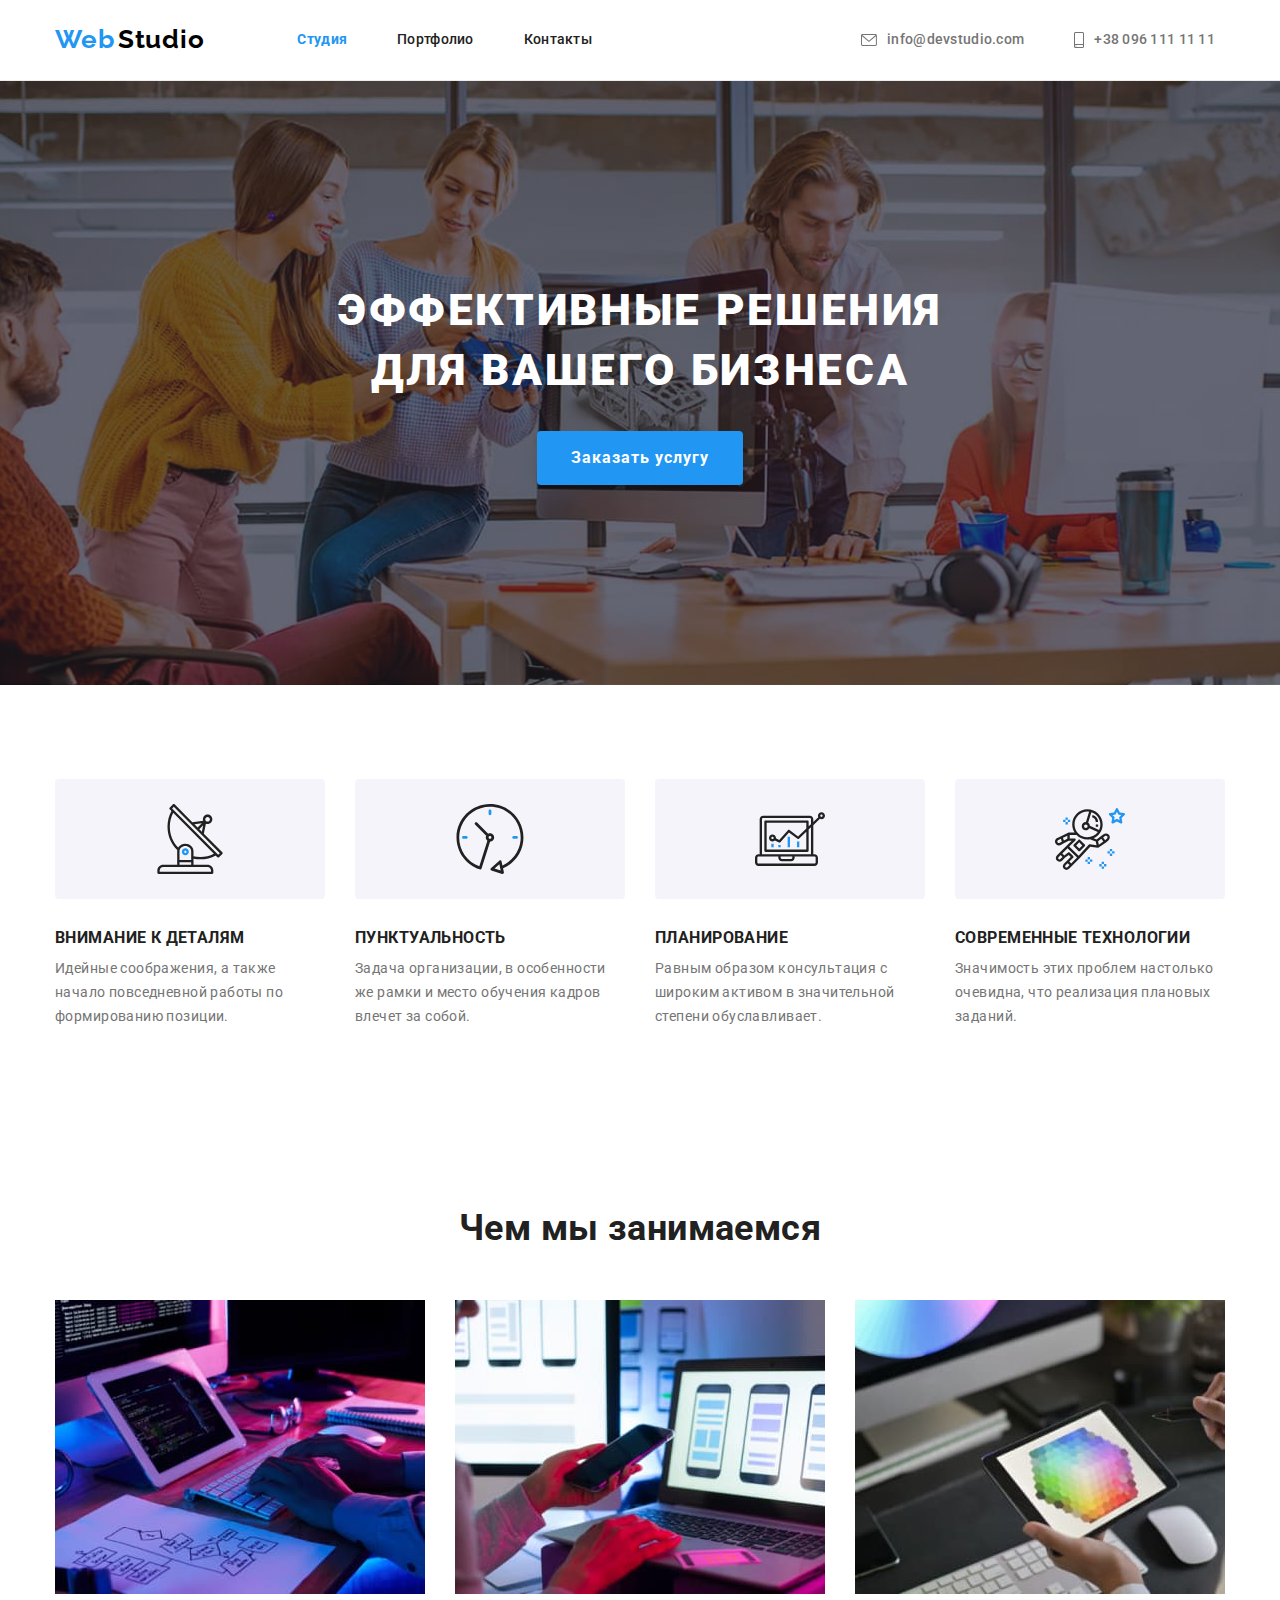
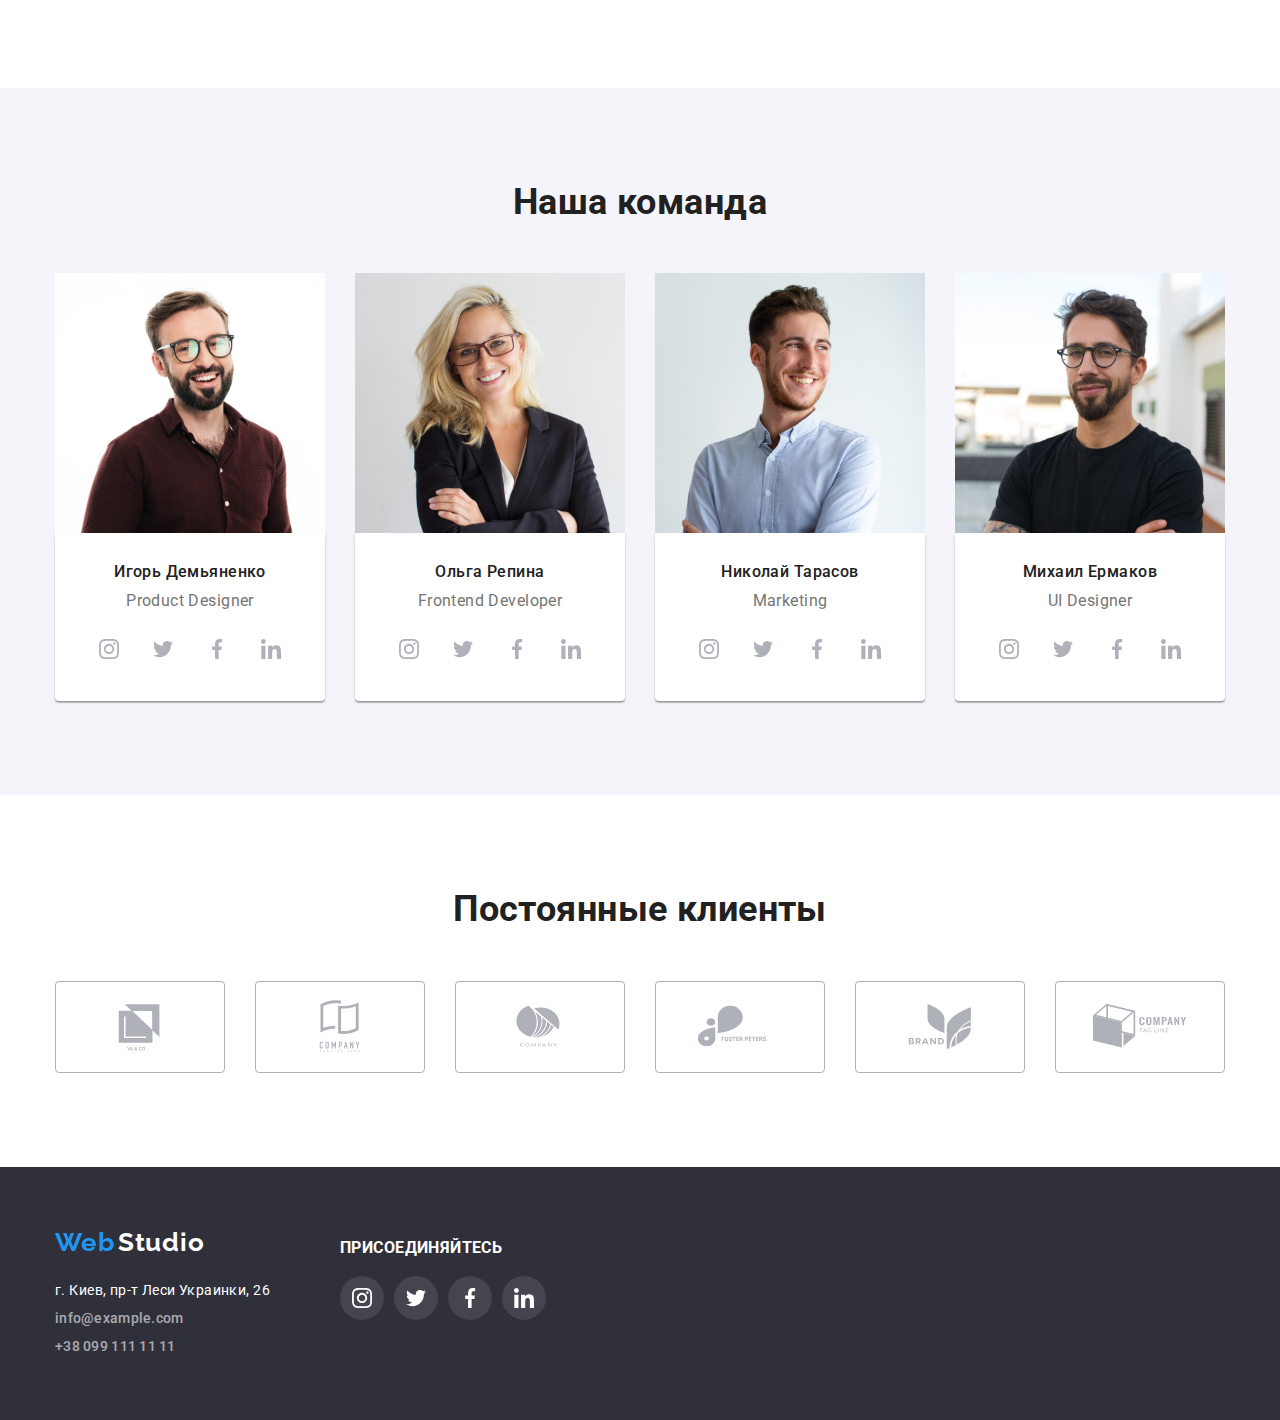
==== index.html @ 13db435d "clone" ====
<!DOCTYPE html>
<html lang="ru">
<head>
    <meta charset="UTF-8">
    <meta http-equiv="X-UA-Compatible" content="IE=edge">
    <meta name="viewport" content="width=device-width, initial-scale=1.0">
    <title>Студия</title>
    <link rel="preconnect" href="https://fonts.googleapis.com">
    <link rel="preconnect" href="https://fonts.gstatic.com" crossorigin>
    <link href="https://fonts.googleapis.com/css2?family=Raleway:wght@700&family=Roboto:wght@400;500;700;900&display=swap"
        rel="stylesheet">
    <link rel="stylesheet" href="https://cdnjs.cloudflare.com/ajax/libs/modern-normalize/1.1.0/modern-normalize.min.css">
    <link rel="stylesheet" href="./css/styles.css">
</head>
<body>
    
    <!-- Шапка сайта -->
    <header>
        <div class="header container">
            <!-- Навигация -->
            <nav class="nav">
                <a  class="logo" href="index.html">
                    <span class="logo-first">Web</span>
                    <span class="logo-second">Studio</span>
                </a>
                <ul class="nav-list">
                    <li class="item"><a href="index.html" class="nav-link active-page">Студия</a></li>
                    <li class="item"><a href="portfolio.html" class="nav-link ">Портфолио</a></li>
                    <li class="item"><a href="#" class="nav-link">Контакты</a></li>
                </ul>
            </nav>
            <!-- Контакты -->
            <ul class="contacts-list">
                <li class="item">
                    <a href="mailto:info@devstudio.com" class="contacts" >
                        <svg class="icon-envelope" width="16" height = "12" >
                            <use href="images/icons.svg#icon-envelope" ></use>                            
                        </svg>
                        info@devstudio.com
                    </a>
                </li>
                <li class="item">
                    <a href="tel:+380961111111" class="contacts icon-smartphone">
                        <svg class="icon-smartphone" width="10" height="16">
                            <use href="images/icons.svg#icon-smartphone"></use>
                        </svg>
                        +38 096 111 11 11
                    </a>
                </li>
            </ul>
        </div>
    </header>
    <main>
        <!-- Герой -->
        <section class="hero">
            <div class="container"> 
                <h1>Эффективные решения для вашего бизнеса</h1>
                <button class="buttons" type="button">Заказать услугу</button>
            </div>
        </section>
        <!-- Особенности -->
        <section >
            <div class="container">
                <h2 class="hidden">Особенности</h2>
                <ul class="about">
                    <li class="item">
                        <div class="about-icon">
                            <svg width="70" height="70">
                                <use href="images/icons.svg#icon-antenna"></use>
                            </svg>
                        </div>
                        <h3>Внимание к деталям</h3>
                        <p>Идейные соображения, а также начало повседневной работы по формированию позиции.</p>
                    </li>
                    <li class="item">
                        <div class="about-icon">
                            <svg class="about-icons" width="70" height="70">
                                <use href="images/icons.svg#icon-clock"></use>
                            </svg>
                        </div>
                        <h3>Пунктуальность</h3>
                        <p>Задача организации, в особенности же рамки и место обучения кадров влечет за собой.</p>
                    </li>
                    <li class="item">
                        <div class="about-icon">
                            <svg class="about-icons" width="70" height="70">
                                <use href="images/icons.svg#icon-diagram"></use>
                            </svg>
                        </div>
                        <h3>Планирование</h3>
                        <p>Равным образом консультация с широким активом в значительной степени обуславливает.</p>
                    </li>
                    <li class="item">
                        <div class="about-icon">
                            <svg class="about-icons" width="70" height="70">
                                <use href="images/icons.svg#icon-astronaut"> </use>
                            </svg>
                        </div>
                        <h3>Современные технологии</h3>
                        <p>Значимость этих проблем настолько очевидна, что реализация плановых заданий.</p>
                    </li>
                </ul>
            </div>
        </section>
        <!-- Чем мы занимаемся -->
        <section class="what-we-do">
            <div class="container">
                <h2 class="title">Чем мы занимаемся</h2>
                <ul class="what-we-do-list">
                    <li class="item">
                        <img src="./images/box-1.jpg" alt="коддинг" width="370">
                    </li>
                    <li class="item">
                        <img src="./images/box-2.jpg" alt="оптимизация сайта под мобильную птаформу" width="370">
                    </li>
                    <li class="item">
                        <img src="./images/box-3.jpg" alt="цветовая палитра на планшете" width="370">
                    </li>
                </ul>
            </div>
        </section>
        <!-- Наша команда -->
        <section class="team">
            <div class="container">
                <h2 class="title">Наша команда</h2>
                <ul class="team-list">
                    <li class="item">
                        <img src="./images/teamcard1.jpg" alt="Игорь Демьяненко" width="270" height="260">
                        <div class="team-cards">
                            <h3>Игорь Демьяненко</h3>
                            <p>Product Designer</p>
                            
                                <ul class="social-links">
                                    <li class="social-item" >
                                        <a class="social-link" href="#" aria-label="instagram" >
                                            <svg  width="20" height="20">
                                                <use href="images/icons.svg#icon-instagram"></use>
                                            </svg>
                                        </a>
                                    </li>
                                    <li class="social-item" >
                                        <a href="#" class="social-link" aria-label="twitter" >
                                            <svg  width="20" height="20">
                                                <use href="images/icons.svg#icon-twitter"></use>
                                            </svg>
                                        </a>
                                    </li>
                                    <li class="social-item" >
                                        <a href="#" class="social-link" aria-label="facebook" >
                                            <svg  width="20" height="20">
                                                <use href="images/icons.svg#icon-facebook"></use>
                                            </svg>
                                        </a>
                                    </li>
                                    <li class="social-item" >
                                        <a href="#" class="social-link" aria-label="linkedin" >
                                            <svg  width="20" height="20">
                                                <use href="images/icons.svg#icon-linkedin"></use>
                                            </svg>
                                        </a>
                                    </li>
                                </ul>
                            
                        </div>
                    </li>
                    <li class="item">
                        <img src="./images/teamcard2.jpg" alt="Ольга Репина" width="270" height="260">
                        <div class="team-cards">
                            <h3>Ольга Репина</h3>
                            <p>Frontend Developer</p>
                            <ul class="social-links">
                                <li class="social-item">
                                    <a class="social-link" href="#" aria-label="instagram">
                                        <svg width="20" height="20">
                                            <use href="images/icons.svg#icon-instagram"></use>
                                        </svg>
                                    </a>
                                </li>
                                <li class="social-item">
                                    <a href="#" class="social-link" aria-label="twitter">
                                        <svg width="20" height="20">
                                            <use href="images/icons.svg#icon-twitter"></use>
                                        </svg>
                                    </a>
                                </li>
                                <li class="social-item">
                                    <a href="#" class="social-link" aria-label="facebook">
                                        <svg width="20" height="20">
                                            <use href="images/icons.svg#icon-facebook"></use>
                                        </svg>
                                    </a>
                                </li>
                                <li class="social-item">
                                    <a href="#" class="social-link" aria-label="linkedin">
                                        <svg width="20" height="20">
                                            <use href="images/icons.svg#icon-linkedin"></use>
                                        </svg>
                                    </a>
                                </li>
                            </ul>
                        </div>
                    </li>
                    <li class="item">
                        <img src="./images/teamcard3.jpg" alt="Николай Тарасов" width="270" height="260">
                        <div class="team-cards">
                            <h3>Николай Тарасов</h3>
                            <p>Marketing</p>
                            <ul class="social-links">
                                <li class="social-item">
                                    <a class="social-link" href="#" aria-label="instagram">
                                        <svg width="20" height="20">
                                            <use href="images/icons.svg#icon-instagram"></use>
                                        </svg>
                                    </a>
                                </li>
                                <li class="social-item">
                                    <a href="#" class="social-link" aria-label="twitter">
                                        <svg width="20" height="20">
                                            <use href="images/icons.svg#icon-twitter"></use>
                                        </svg>
                                    </a>
                                </li>
                                <li class="social-item">
                                    <a href="#" class="social-link" aria-label="facebook">
                                        <svg width="20" height="20">
                                            <use href="images/icons.svg#icon-facebook"></use>
                                        </svg>
                                    </a>
                                </li>
                                <li class="social-item">
                                    <a href="#" class="social-link" aria-label="linkedin">
                                        <svg width="20" height="20">
                                            <use href="images/icons.svg#icon-linkedin"></use>
                                        </svg>
                                    </a>
                                </li>
                            </ul>
                        </div>
                    </li>
                    <li class="item">
                        <img src="./images/teamcard4.jpg" alt="Михаил Ермаков" width="270" height="260">
                        <div class="team-cards">
                            <h3>Михаил Ермаков</h3>
                            <p>UI Designer</p>
                            <ul class="social-links">
                                <li class="social-item">
                                    <a class="social-link" href="#" aria-label="instagram">
                                        <svg width="20" height="20">
                                            <use href="images/icons.svg#icon-instagram"></use>
                                        </svg>
                                    </a>
                                </li>
                                <li class="social-item">
                                    <a href="#" class="social-link" aria-label="twitter">
                                        <svg width="20" height="20">
                                            <use href="images/icons.svg#icon-twitter"></use>
                                        </svg>
                                    </a>
                                </li>
                                <li class="social-item">
                                    <a href="#" class="social-link" aria-label="facebook">
                                        <svg width="20" height="20">
                                            <use href="images/icons.svg#icon-facebook"></use>
                                        </svg>
                                    </a>
                                </li>
                                <li class="social-item">
                                    <a href="#" class="social-link" aria-label="linkedin">
                                        <svg width="20" height="20">
                                            <use href="images/icons.svg#icon-linkedin"></use>
                                        </svg>
                                    </a>
                                </li>
                            </ul>
                        </div>
                    </li>
                </ul>
            </div>
        </section>
        <!-- Наши клиенты -->
        <section class="clients">
            <div class="container">
                <h2 class="title">Постоянные клиенты</h2>
                <ul class="clients-list">
                    <li class="client-item" >
                        <a href="#" class="client-link">
                            <svg width="106" height="60">
                                <use href="./images/icons.svg#icon-logo-1" ></use>
                            </svg>
                        </a>
                    </li>
                    <li class="client-item" >
                        <a href="#" class="client-link">
                            <svg width="106" height="60">
                                <use href="./images/icons.svg#icon-logo-2" ></use>
                            </svg>
                        </a>
                    </li>
                    <li class="client-item" >
                        <a href="#" class="client-link">
                            <svg width="106" height="60">
                                <use href="./images/icons.svg#icon-logo-3" ></use>
                            </svg>
                        </a>
                    </li>
                    <li class="client-item" >
                        <a href="#" class="client-link">
                            <svg width="106" height="60">
                                <use href="./images/icons.svg#icon-logo-4" ></use>
                            </svg>
                        </a>
                    </li>
                    <li class="client-item" >
                        <a href="#" class="client-link">
                            <svg width="106" height="60">
                                <use href="./images/icons.svg#icon-logo-5" ></use>
                            </svg>
                        </a>
                    </li>
                    <li class="client-item" >
                        <a href="#" class="client-link">
                            <svg width="106" height="60">
                                <use href="./images/icons.svg#icon-logo-6" ></use>
                            </svg>
                        </a>
                    </li>
                </ul>
            </div>
        </section>

    </main>
    <!-- Подвал -->
    <footer class="footer">
        <div class="container">
            <div class="address"><a class="logo-footer" href="index.html">
                    <span class="logo-first">Web</span>
                    <span class="logo-second">Studio</span>
                </a>
                <address>
                    <ul class="address-list">
                        <li class="item">
                            <a class="address" href="https://goo.gl/maps/gMFZXmqn6xjPHVWj6">г. Киев, пр-т Леси Украинки, 26</a>
                        </li>
                        <li class="item">
                            <a class="contacts" href="mailto:nfo@example.com">info@example.com</a>
                        </li>
                        <li class="item">
                            <a class="contacts" href="tel:+380991111111">+38 099 111 11 11</a>
                        </li>
                    </ul>
                </address>
            </div>
            <!-- Иконки -->
            <div class="social">
                <h3>присоединяйтесь</h3>
                <ul class="social-links">
                    <li class="social-item">
                        <a class="social-link" href="#" aria-label="instagram">
                            <svg width="20" height="20">
                                <use href="images/icons.svg#icon-instagram"></use>
                            </svg>
                        </a>
                    </li>
                    <li class="social-item">
                        <a href="#" class="social-link" aria-label="twitter">
                            <svg width="20" height="20">
                                <use href="images/icons.svg#icon-twitter"></use>
                            </svg>
                        </a>
                    </li>
                    <li class="social-item">
                        <a href="#" class="social-link" aria-label="facebook">
                            <svg width="20" height="20">
                                <use href="images/icons.svg#icon-facebook"></use>
                            </svg>
                        </a>
                    </li>
                    <li class="social-item">
                        <a href="#" class="social-link" aria-label="linkedin">
                            <svg width="20" height="20">
                                <use href="images/icons.svg#icon-linkedin"></use>
                            </svg>
                        </a>
                    </li>
                </ul>
            </div>
        </div>
    </footer>
    
</body>
</html>
---- css/styles.css ----
:root {
  --main-color: #212121;
  --background: #ffffff;
  --secondary-text: #757575;
  --color-active: #2196f3;
  --color-logo: #000000;
  --bacground-button: #f5f4fa;
  --background-footer: #2f303a;
  --footer-contacts: rgba(255, 255, 255, 0.6);
  --background-hero: #c4c4c4;
  --social-color: #afb1b8;
  --hero-active-button: #188ce8;
}
/* ======= main styles ======== */
body {
  font-family: "Roboto", "Verdana", "Tahoma", sans-serif;
  font-size: 14px;
  font-style: normal;
  font-weight: 400;
  line-height: 1.71;
  letter-spacing: 0.03em;
  color: var(--main-color);
  background-color: var(--background);
}

h1,
h2,
h4,
h5,
h6,
p {
  margin: 0;
}

img {
  display: block;
  max-width: 100%;
  height: auto;
}

li,
ul,
ol,
a {
  list-style: none;
  padding: 0;
  margin: 0;
}

header {
  border-bottom: 1px solid #ececec;
}

/* ======= Portfolio projects-list ========= */
.projects-list {
  display: flex;
  flex-wrap: wrap;
}

.projects-list .item:not(:nth-child(3n)) {
  margin-right: 30px;
}

.projects-list .item:nth-child(-n + 6) {
  margin-bottom: 30px;
}

.projects-list .item:nth-child(n + 7) {
  margin-bottom: 94px;
}

.projects h3 {
  margin-right: 24px;
  margin-left: 24px;
  margin-top: 0px;
  margin-bottom: 4px;
  font-weight: bold;
  font-size: 18px;
  line-height: 2;
  letter-spacing: 0.06em;
  padding-top: 20px;
}

.projects p {
  margin-left: 24px;
  margin-right: 24px;
  margin-bottom: 20px;
  font-size: 16px;
  line-height: 1.87;
  color: var(--secondary-text);
}

.card {
  border-left: 1px solid #eeeeee;
  border-right: 1px solid #eeeeee;
  border-bottom: 1px solid #eeeeee;
}

a {
  text-decoration: none;
  color: inherit;
}

.hidden {
  display: none;
  margin: 0;
  padding: 0;
}

.projects-list > .item:hover,
.projects-list > .item:focus {
  box-shadow: 0px 1px 1px rgba(0, 0, 0, 0.12), 0px 4px 4px rgba(0, 0, 0, 0.06),
    1px 4px 6px rgba(0, 0, 0, 0.16);
}

/* ============ flex styles ============ */
.container {
  width: 1200px;
  padding-right: 15px;
  padding-left: 15px;
  margin: 0 auto;
}

.header,
.nav-list,
.contacts-list,
.nav {
  display: flex;
  align-items: center;
}

/* .logo {
  margin-left: 15px;
} */

ul.contacts-list {
  padding: 0;
  /* margin-right: 15px; */
  margin-left: auto;
}

.nav-list > .item:not(:last-child) {
  margin-right: 50px;
}

.nav-link {
  display: block;
  padding-top: 32px;
  padding-bottom: 32px;
}

.contacts-list .item + .item {
  margin-left: 50px;
}

.nav-list {
  margin-left: 93px;
}

/* ============== about Flex ========== */

.about {
  display: flex;
  margin-top: 94px;
  margin-bottom: 94px;
}

.about .item + .item {
  margin-left: 30px;
}

/* ========== what-we-do Flex========= */

.what-we-do-list {
  display: flex;
  margin-bottom: 94px;
}

.what-we-do-list .item + .item {
  margin-left: 30px;
}

/* ========= team  Flex=========== */

.what-we-do .title,
.clients .title,
.team .title {
  padding-bottom: 50px;
  padding-top: 94px;
}

.what-we-do .title {
  padding-top: 85px;
}

.team-list {
  display: flex;
  padding-bottom: 94px;
}

.team-list .item + .item {
  margin-left: 30px;
}

.team-list .item h3 {
  padding-top: 30px;
  padding-bottom: 10px;
  margin: 0;
}

.team {
  background-color: var(--bacground-button);
}

.team p {
  padding-bottom: 16px;
}

.team-cards {
  background: var(--background);
  box-shadow: 0px 1px 3px rgba(0, 0, 0, 0.12), 0px 1px 1px rgba(0, 0, 0, 0.14),
    0px 2px 1px rgba(0, 0, 0, 0.2);
  border-bottom-left-radius: 4px;
  border-bottom-right-radius: 4px;
}

/* ========= logo ========================== */
.logo-first {
  color: var(--color-active);
}

.logo-second {
  color: var(--color-logo);
}

.logo-first,
.logo-second {
  font-family: "Raleway", "Tahoma", sans-serif;
  font-style: normal;
  font-weight: bold;
  font-size: 26px;
  line-height: 1.19;
  letter-spacing: 0.03em;
}

/* ======== Navigation ========================== */
.nav-link,
.contacts {
  color: var(--main-color);
  font-weight: 500;
  line-height: 1.14;
  letter-spacing: 0.02em;
}

a.active-page {
  color: var(--color-active);
  font-weight: bold;
}

.nav-link:hover,
.nav-link:focus,
.contacts:hover,
.contacts:focus {
  color: var(--color-active);
}

.contacts {
  color: var(--secondary-text);
}

/* ======= Footer =============================== */
.footer .container {
  display: flex;
  align-items: center;
}

.logo-footer {
  display: block;
  padding-top: 60px;
  margin-bottom: 20px;
}

.footer {
  background-color: var(--background-footer);
}

.footer .logo-first {
  color: var(--color-active);
}

.footer .logo-second,
.address {
  color: var(--background);
}

.footer .contacts,
.footer .address {
  font-style: normal;
  color: var(--footer-contacts);
  font-size: 14px;
  line-height: 1.71;
}

.footer .address {
  color: var(--background);
}

.address-list {
  padding-bottom: 60px;
}

.address-list .item + .item {
  margin-top: 4px;
}

.social {
  margin-left: 70px;
  margin-top: 72px;
  margin-bottom: 100px;
  /* outline: #afb1b8 solid 2px; */
}
.social .social-item {
  padding-right: 0;
  padding-left: 0;
}

.social h3 {
  margin-bottom: 18px;
  color: var(--background);
}

.footer .social-links {
  margin-right: 0;
  margin-left: 0;
  padding: 0;
}

.footer .social-link {
  display: flex;
  width: 44px;
  height: 44px;
  justify-content: center;
  align-items: center;
  fill: var(--background);
  background: rgba(255, 255, 255, 0.1);
  border-radius: 50%;
  padding-bottom: 0;
}

/* ========== Filters ======================= */

.filters {
  display: flex;
  background-color: var(--background);
  justify-content: center;
  margin-bottom: 50px;
  margin-top: 94px;
}

.filters .item + .item {
  margin-left: 8px;
}

.buttons {
  display: inline-block;
  background-color: var(--bacground-button);
  color: var(--main-color);
  cursor: pointer;
  font-family: "Roboto", "Verdana", "Tahoma", sans-serif;
  font-weight: 500;
  font-size: 16px;
  line-height: 1.62;
  text-align: center;
  border-radius: 4px;
  padding-top: 6px;
  padding-bottom: 6px;
  padding-right: 22px;
  padding-left: 22px;
  border-color: transparent;
}

.hero .buttons {
  display: inline-block;
  margin-bottom: 200px;
  padding-top: 10px;
  padding-bottom: 10px;
  padding-right: 32px;
  padding-left: 32px;

  background-color: var(--color-active);
  font-weight: bold;
  line-height: 1.87;
  align-items: center;
  text-align: center;
  letter-spacing: 0.06em;
  min-width: 200px;
  color: var(--background);
  box-shadow: 0px 4px 4px rgba(0, 0, 0, 0.15);
  border-radius: 4px;
}

.buttons:hover,
.buttons:focus {
  background-color: var(--color-active);
  color: var(--background);
  box-shadow: 0px 3px 1px rgba(0, 0, 0, 0.1), 0px 1px 2px rgba(0, 0, 0, 0.08),
    0px 2px 2px rgba(0, 0, 0, 0.12);
  border-radius: 4px;
}

.hero .buttons:hover,
.hero .buttons:focus {
  background-color: var(--hero-active-button);
  box-shadow: 0px 4px 4px rgba(0, 0, 0, 0.15);
}

/* ======== Studio ================== */

.about p,
.team p {
  color: var(--secondary-text);
}

.about h3,
.social h3 {
  display: block;
  font-weight: bold;
  line-height: 1.14;
  text-transform: uppercase;
  margin-top: 0;
}

.about h3 {
  margin-bottom: 10px;
}

/* ========== Hero ============ */

.hero {
  max-width: 1600px;
  background-color: var(--background-hero);
  text-align: center;
  margin-left: auto;
  margin-right: auto;
  background-image: linear-gradient(
      to right,
      rgba(47, 48, 58, 0.4),
      rgba(47, 48, 58, 0.4)
    ),
    url(../images/hero-img.jpg);
  background-position: center;
  background-size: cover;
}

.hero h1 {
  width: 696px;
  display: block;
  margin-bottom: 30px;
  padding-top: 200px;
  margin-left: auto;
  margin-right: auto;

  font-weight: 900;
  font-size: 44px;
  line-height: 1.36;
  text-align: center;
  letter-spacing: 0.06em;
  text-transform: uppercase;
  color: var(--background);
}

.what-we-do .title,
.team .title,
.clients .title {
  font-weight: bold;
  font-size: 36px;
  line-height: 1.16;
  text-align: center;
}

.team h3,
.team p {
  font-size: 16px;
  line-height: 1.18;
  text-align: center;
}

.team h3 {
  font-weight: 500;
}
/* ================ icons ============== */
.icon-envelope,
.icon-smartphone {
  display: inline-block;
  margin-right: 10px;
  fill: var(--secondary-text);
  align-items: center;
}
.contacts:hover .icon-envelope,
.contacts:focus .icon-envelope,
.contacts:hover .icon-smartphone,
.contacts:focus .icon-smartphone {
  fill: var(--color-active);
}

.contacts {
  display: flex;
  align-items: center;
}

.about-icon {
  width: 270px;
  height: 120px;
  background-color: var(--bacground-button);
  padding: 25px 100px;
  margin-bottom: 30px;
  border-radius: 4px;
}

/* ================ social-links ============== */

.social-links {
  display: flex;
  padding-bottom: 30px;
  margin-right: 32px;
  margin-left: 32px;
  justify-content: center;
}

.social-link:hover,
.social-link:focus {
  fill: var(--background);
  background-color: var(--color-active);
  border-radius: 50%;
  border: 1px solid transparent;
}

.social-link {
  display: flex;
  width: 44px;
  height: 44px;
  justify-content: center;
  align-items: center;
  fill: var(--social-color);
}

.social-item:not(:last-child) {
  margin-right: 10px;
}
/* ============== clients =========== */
.clients-list {
  display: flex;
  padding-bottom: 94px;
}
.client-link {
  display: flex;
  width: 170px;
  height: 92px;
  justify-content: center;
  align-items: center;
  border: 1px solid #afb1b8;
  border-radius: 4px;
  fill: var(--social-color);
}

.client-link:hover,
.client-link:focus {
  fill: var(--color-active);
  border: 1px solid var(--color-active);
}

.client-item:not(:last-child) {
  margin-right: 30px;
}
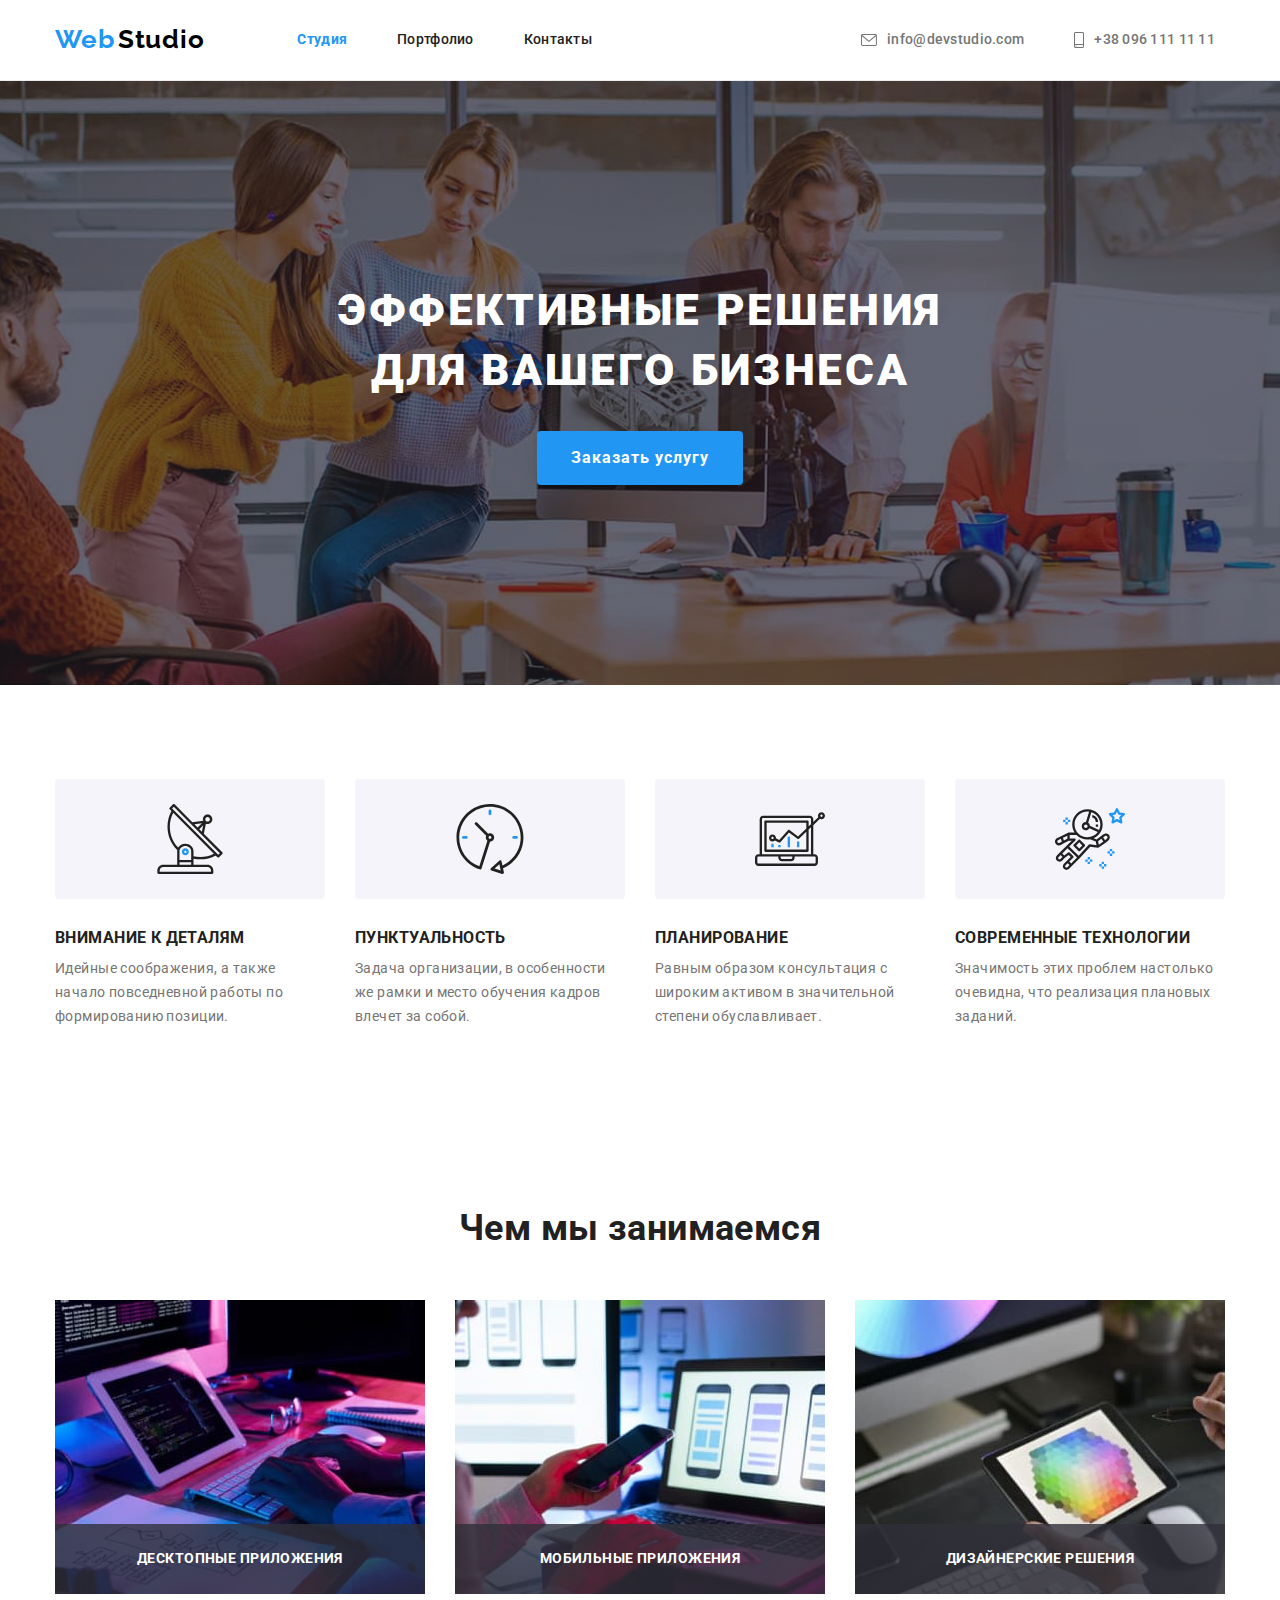
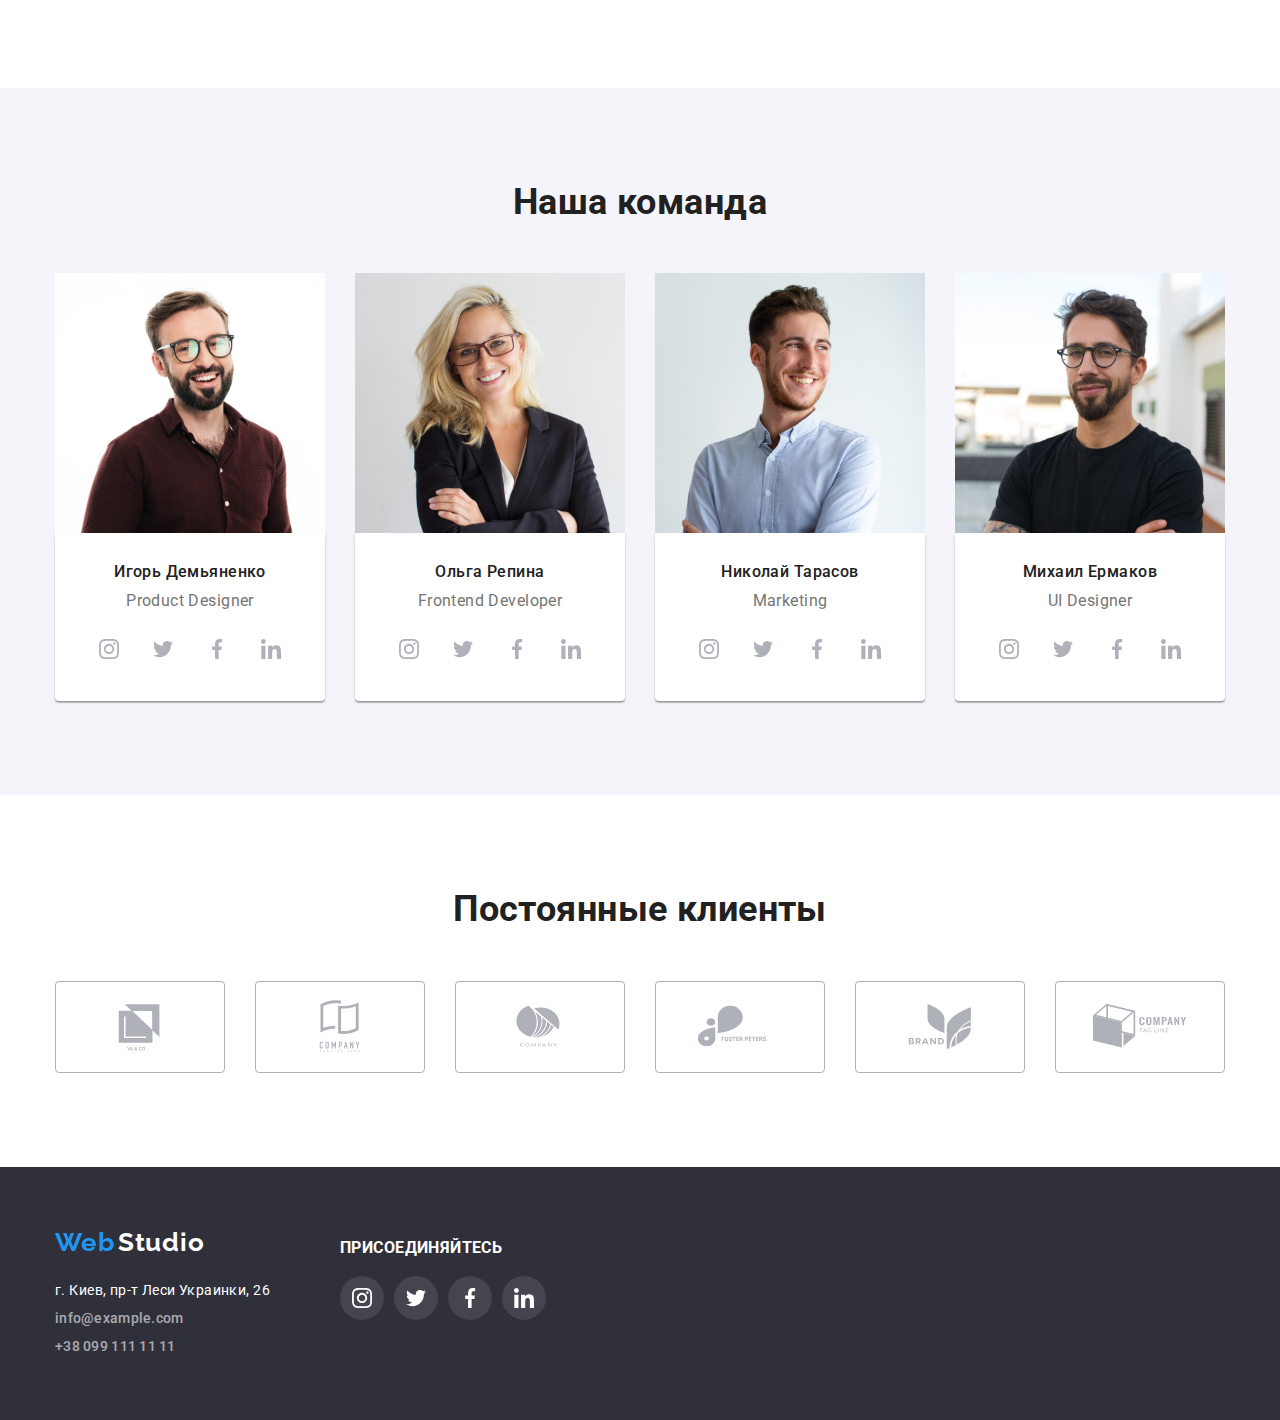
==== commit ec70ad02: "add what we do description" ====
--- a/index.html
+++ b/index.html
@@ -108,13 +108,16 @@
                 <h2 class="title">Чем мы занимаемся</h2>
                 <ul class="what-we-do-list">
                     <li class="item">
-                        <img src="./images/box-1.jpg" alt="коддинг" width="370">
+                        <img src="./images/box-1.jpg" alt="разработка приложений" width="370">
+                        <p class="description">Десктопные приложения</p>
                     </li>
                     <li class="item">
                         <img src="./images/box-2.jpg" alt="оптимизация сайта под мобильную птаформу" width="370">
+                        <p class="description">Мобильные приложения</p>
                     </li>
                     <li class="item">
                         <img src="./images/box-3.jpg" alt="цветовая палитра на планшете" width="370">
+                        <p class="description">Дизайнерские решения</p>
                     </li>
                 </ul>
             </div>
--- a/css/styles.css
+++ b/css/styles.css
@@ -107,6 +107,12 @@
   padding: 0;
 }
 
+.projects-list > .item {
+  transition-property: box-shadow;
+  transition-duration: 250ms;
+  transition-timing-function: cubic-bezier(0.4, 0, 0.2, 1);
+}
+
 .projects-list > .item:hover,
 .projects-list > .item:focus {
   box-shadow: 0px 1px 1px rgba(0, 0, 0, 0.12), 0px 4px 4px rgba(0, 0, 0, 0.06),
@@ -174,10 +180,35 @@
 .what-we-do-list {
   display: flex;
   margin-bottom: 94px;
+  position: relative;
+}
+
+.what-we-do-list .item img {
+  background-color: rgba(47, 48, 58, 0.8);
+  height: 100%;
 }
 
 .what-we-do-list .item + .item {
   margin-left: 30px;
+}
+
+.description {
+  display: block;
+  position: absolute;
+  bottom: 0;
+  padding-bottom: 27px;
+  padding-top: 27px;
+  margin: 0;
+
+  font-weight: bold;
+  font-size: 14px;
+  line-height: 1.14;
+  text-align: center;
+  letter-spacing: 0.03em;
+  text-transform: uppercase;
+  color: var(--background);
+  background-color: rgba(47, 48, 58, 0.8);
+  width: 370px;
 }
 
 /* ========= team  Flex=========== */
@@ -250,6 +281,10 @@
   font-weight: 500;
   line-height: 1.14;
   letter-spacing: 0.02em;
+
+  transition-property: color;
+  transition-duration: 250ms;
+  transition-timing-function: cubic-bezier(0.4, 0, 0.2, 1);
 }
 
 a.active-page {
@@ -387,6 +422,10 @@
   padding-right: 32px;
   padding-left: 32px;
 
+  transition-property: background-color;
+  transition-duration: 250ms;
+  transition-timing-function: cubic-bezier(0.4, 0, 0.2, 1);
+
   background-color: var(--color-active);
   font-weight: bold;
   line-height: 1.87;
@@ -406,6 +445,10 @@
   box-shadow: 0px 3px 1px rgba(0, 0, 0, 0.1), 0px 1px 2px rgba(0, 0, 0, 0.08),
     0px 2px 2px rgba(0, 0, 0, 0.12);
   border-radius: 4px;
+
+  transition-property: background-color box-shadow;
+  transition-duration: 250ms;
+  transition-timing-function: cubic-bezier(0.4, 0, 0.2, 1);
 }
 
 .hero .buttons:hover,
@@ -542,6 +585,11 @@
   justify-content: center;
   align-items: center;
   fill: var(--social-color);
+  border-radius: 50%;
+
+  transition-property: fill background-color;
+  transition-duration: 250ms;
+  transition-timing-function: cubic-bezier(0.4, 0, 0.2, 1);
 }
 
 .social-item:not(:last-child) {
@@ -552,6 +600,7 @@
   display: flex;
   padding-bottom: 94px;
 }
+
 .client-link {
   display: flex;
   width: 170px;
@@ -561,6 +610,10 @@
   border: 1px solid #afb1b8;
   border-radius: 4px;
   fill: var(--social-color);
+
+  transition-property: fill border-color;
+  transition-duration: 250ms;
+  transition-timing-function: cubic-bezier(0.4, 0, 0.2, 1);
 }
 
 .client-link:hover,
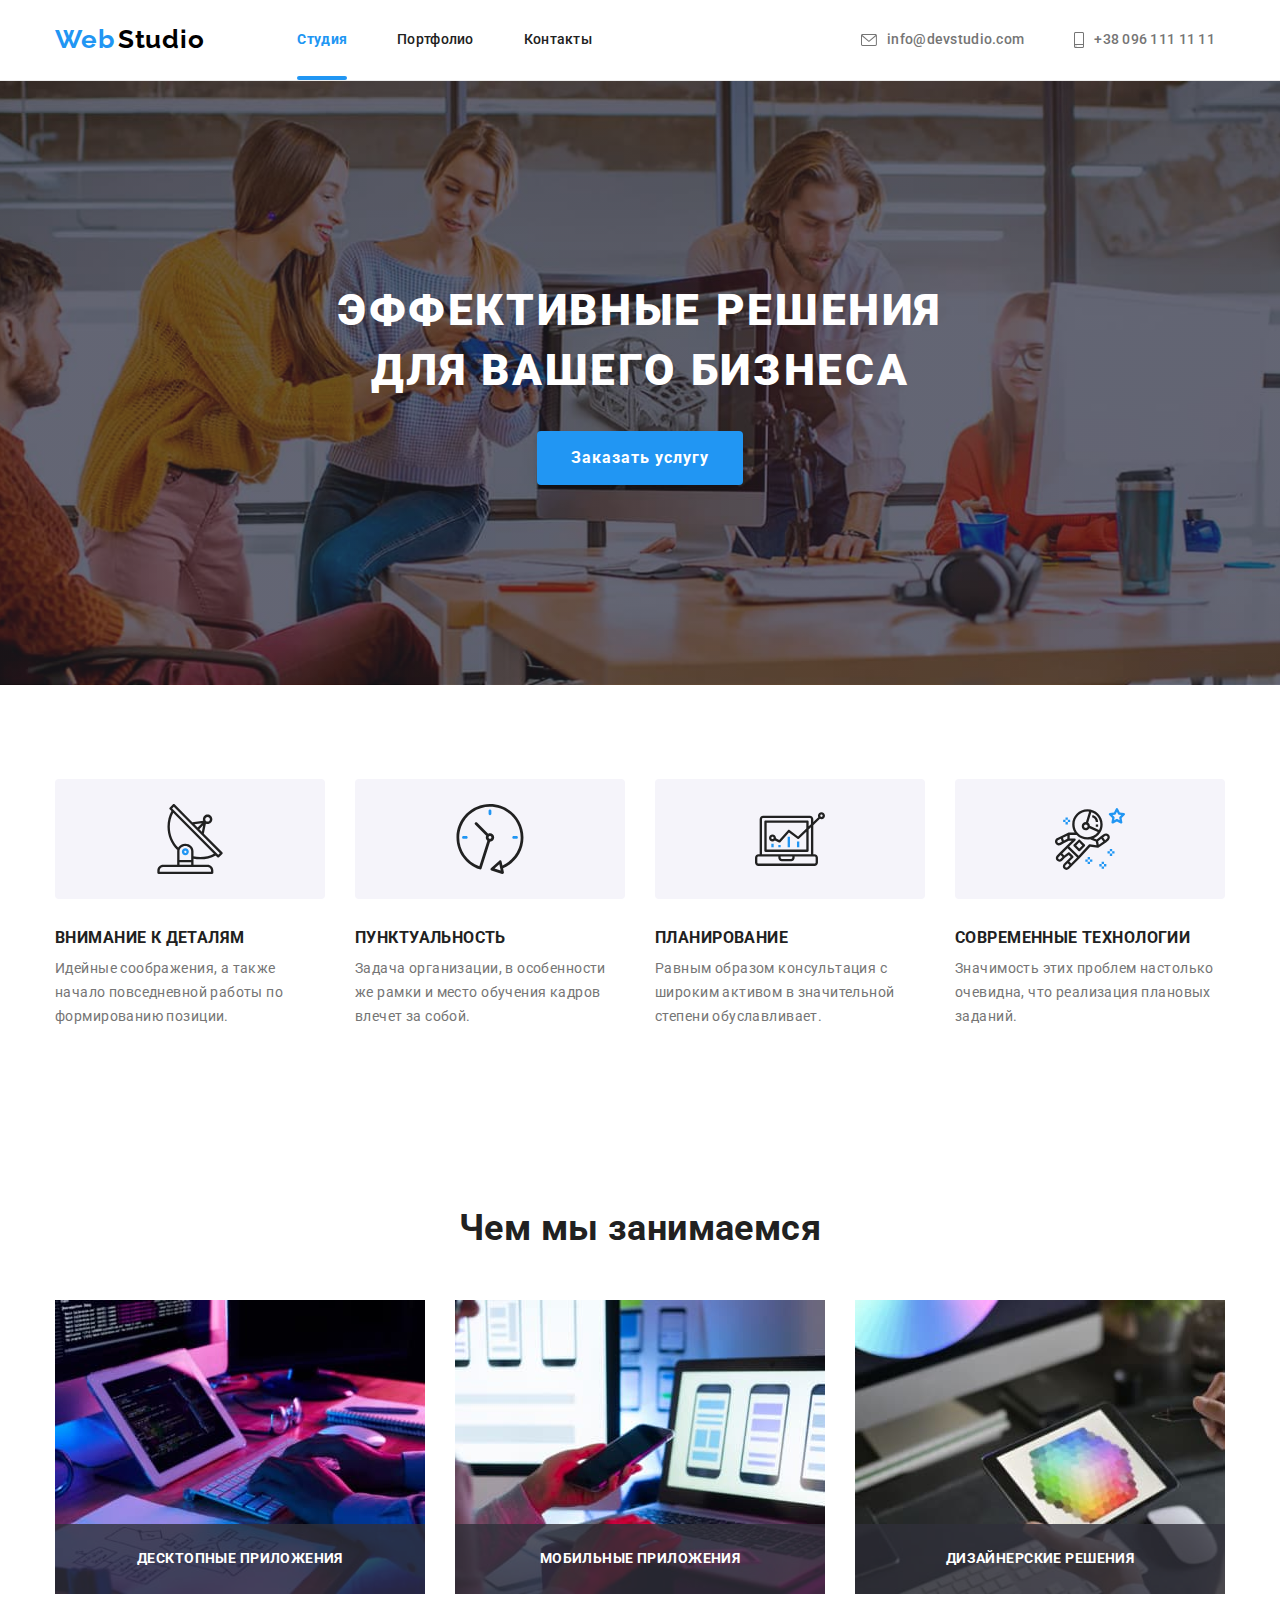
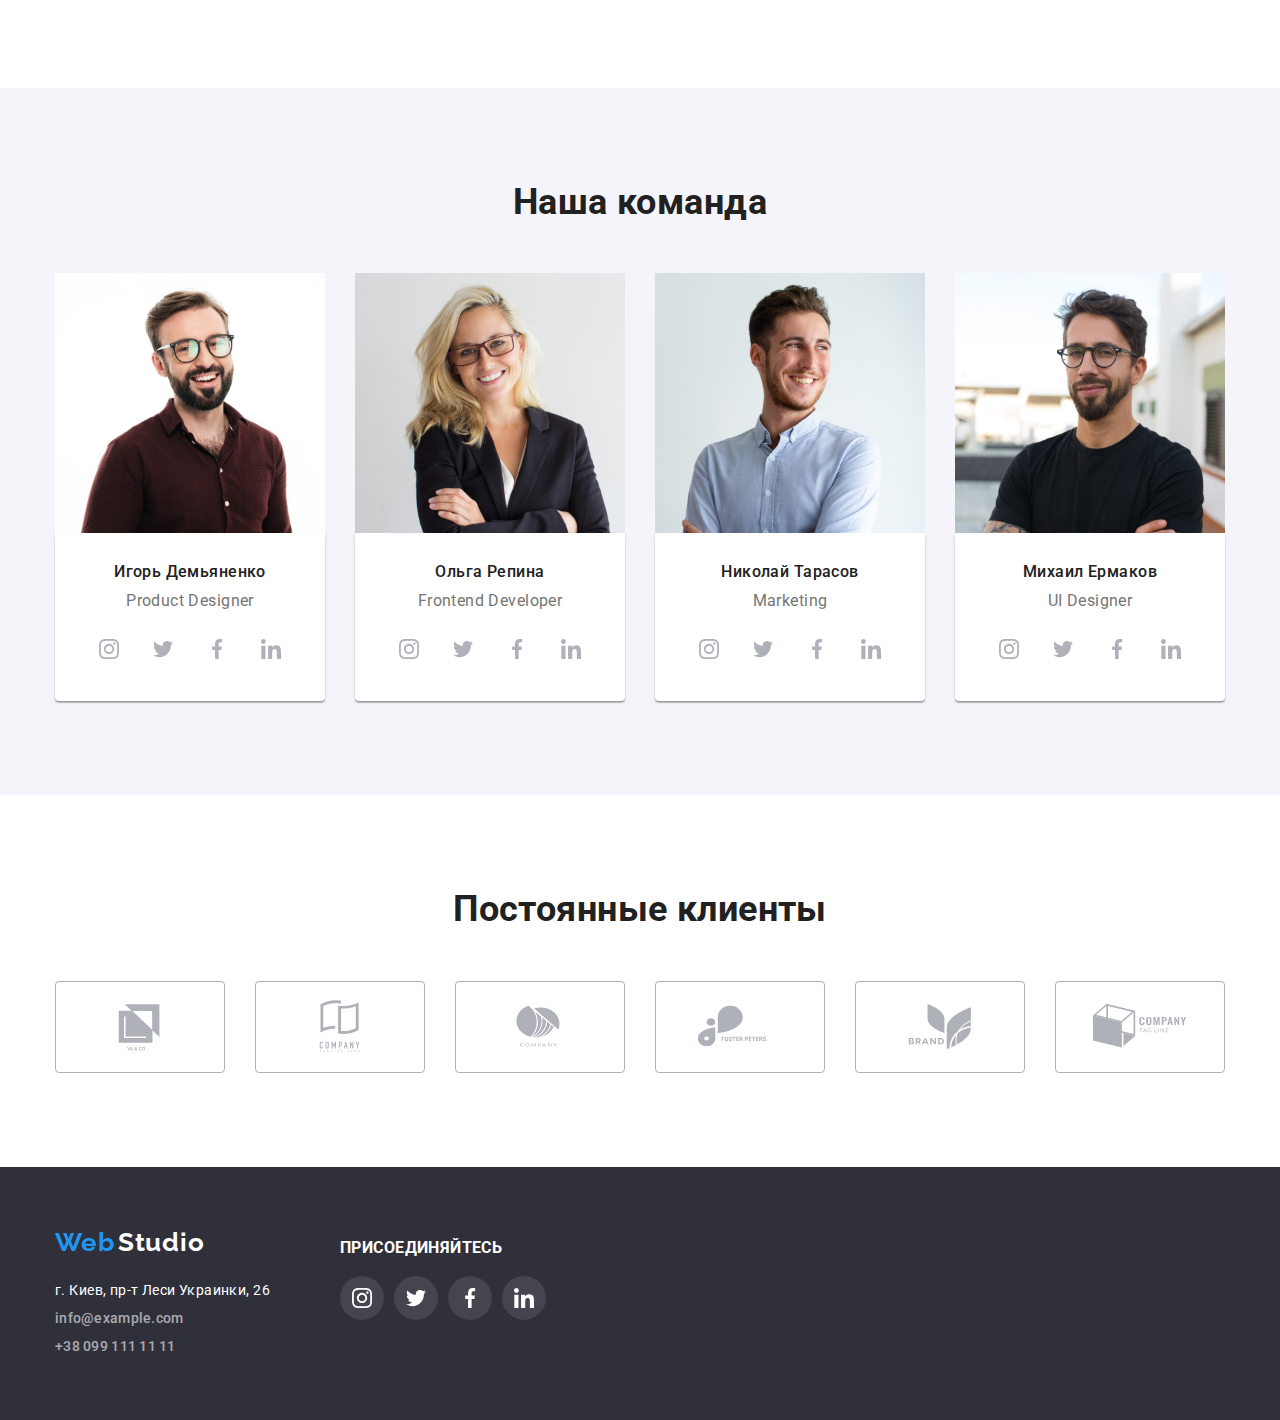
==== commit 40ebac79: "C4:underline" ====
--- a/index.html
+++ b/index.html
@@ -24,9 +24,15 @@
                     <span class="logo-second">Studio</span>
                 </a>
                 <ul class="nav-list">
-                    <li class="item"><a href="index.html" class="nav-link active-page">Студия</a></li>
-                    <li class="item"><a href="portfolio.html" class="nav-link ">Портфолио</a></li>
-                    <li class="item"><a href="#" class="nav-link">Контакты</a></li>
+                    <li class="item">
+                        <a href="index.html" class="nav-link active-page">Студия</a>
+                    </li>
+                    <li class="item">
+                        <a href="portfolio.html" class="nav-link ">Портфолио</a>
+                    </li>
+                    <li class="item">
+                        <a href="#" class="nav-link">Контакты</a>
+                    </li>
                 </ul>
             </nav>
             <!-- Контакты -->
--- a/css/styles.css
+++ b/css/styles.css
@@ -290,6 +290,22 @@
 a.active-page {
   color: var(--color-active);
   font-weight: bold;
+}
+
+.active-page::after {
+  content: "";
+  display: block;
+  position: absolute;
+  width: 100%;
+  bottom: 0;
+
+  height: 4px;
+  background-color: var(--color-active);
+  border-radius: 2px;
+}
+
+.nav-list .item {
+  position: relative;
 }
 
 .nav-link:hover,
